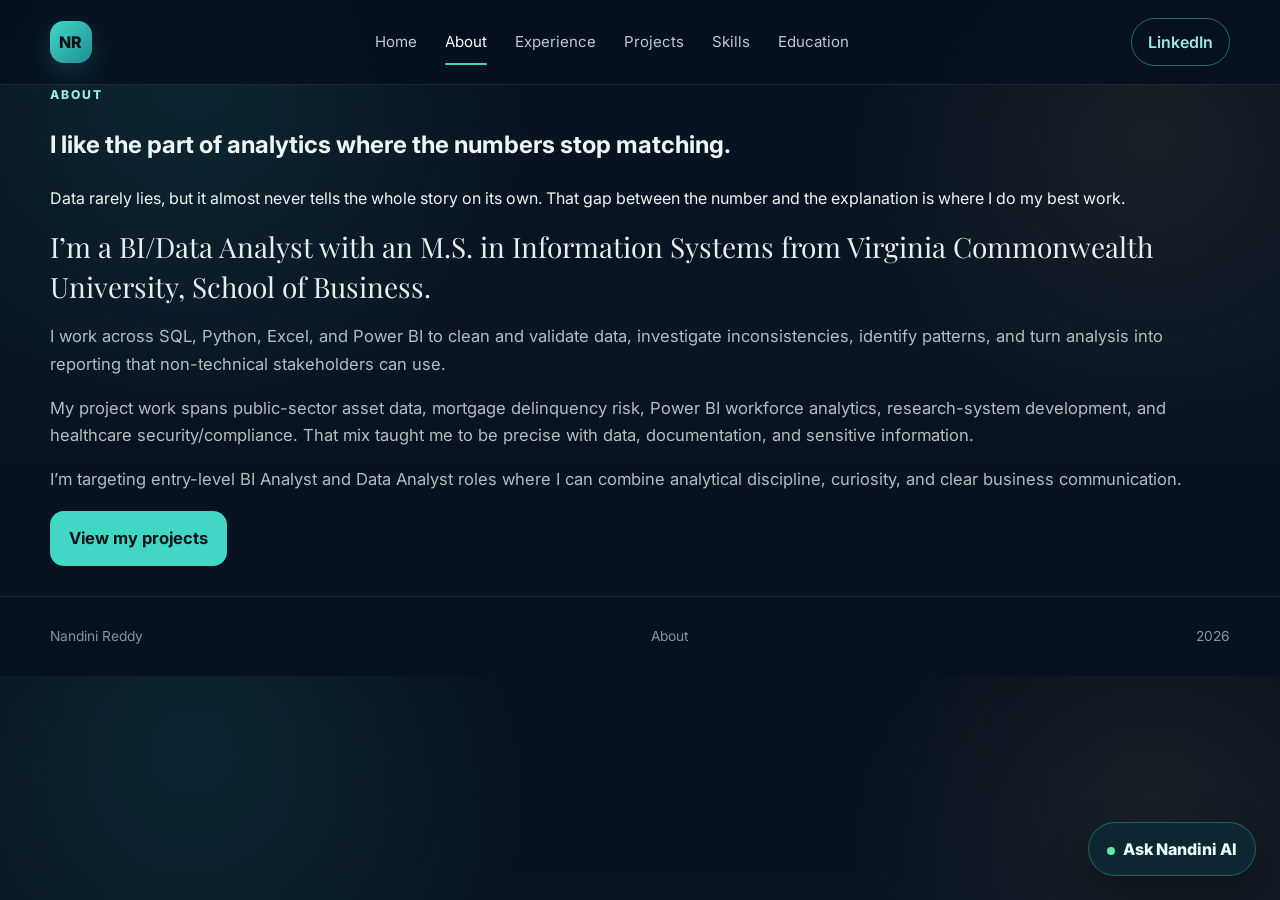
==== about.html @ 827f5c5d "Add dedicated About page" ====
<!doctype html><html lang="en"><head><meta charset="utf-8"><meta name="viewport" content="width=device-width,initial-scale=1"><title>About | Nandini Reddy</title><link rel="preconnect" href="https://fonts.googleapis.com"><link rel="preconnect" href="https://fonts.gstatic.com" crossorigin><link href="https://fonts.googleapis.com/css2?family=Inter:wght@400;500;600;700;800&family=Playfair+Display:wght@600;700&display=swap" rel="stylesheet"><link rel="stylesheet" href="styles.css"></head><body data-page="about"><header class="site-header"><a class="brand" href="index.html">NR</a><nav class="nav"><a href="index.html">Home</a><a class="active" href="about.html">About</a><a href="experience.html">Experience</a><a href="projects.html">Projects</a><a href="skills.html">Skills</a><a href="education.html">Education</a></nav><a class="nav-cta" href="https://www.linkedin.com/in/gnandinireddy" target="_blank">LinkedIn</a></header><main class="single-page-main"><section class="page-hero section-shell reveal"><p class="eyebrow">About</p><h1>I like the part of analytics where the numbers stop matching.</h1><p>Data rarely lies, but it almost never tells the whole story on its own. That gap between the number and the explanation is where I do my best work.</p></section><section class="section-shell about-page-grid reveal"><div class="about-lead">I’m a BI/Data Analyst with an M.S. in Information Systems from Virginia Commonwealth University, School of Business.</div><div class="about-copy"><p>I work across SQL, Python, Excel, and Power BI to clean and validate data, investigate inconsistencies, identify patterns, and turn analysis into reporting that non-technical stakeholders can use.</p><p>My project work spans public-sector asset data, mortgage delinquency risk, Power BI workforce analytics, research-system development, and healthcare security/compliance. That mix taught me to be precise with data, documentation, and sensitive information.</p><p>I’m targeting entry-level BI Analyst and Data Analyst roles where I can combine analytical discipline, curiosity, and clear business communication.</p><a class="btn btn-primary" href="projects.html">View my projects</a></div></section></main><footer><div class="section-shell footer-inner"><span>Nandini Reddy</span><span>About</span><span id="year"></span></div></footer><button class="assistant-launcher open-assistant"><span class="assistant-pulse"></span>Ask Nandini AI</button><div class="assistant-shell" id="assistantShell" aria-hidden="true"><div class="assistant-backdrop" data-close-assistant></div><section class="assistant-panel"><div class="assistant-head"><div><p class="mini-label">Portfolio assistant</p><h2>Ask about Nandini</h2></div><button class="assistant-close" data-close-assistant>×</button></div><div class="assistant-note">Curated portfolio facts only — no invented credentials.</div><div class="assistant-messages" id="assistantMessages"><div class="bot-message">Ask me about her background, skills, projects, experience, or target roles.</div></div><div class="assistant-suggestions"><button>What is her background?</button><button>Strongest projects?</button><button>What tools does she use?</button><button>What roles is she targeting?</button></div><form class="assistant-form" id="assistantForm"><input id="assistantInput" autocomplete="off" placeholder="Ask about Nandini…"><button type="submit">Send</button></form></section></div><script src="script.js"></script></body></html>
---- styles.css ----
:root{
  --bg:#07111f;--bg-soft:#0b1728;--surface:#0f1f33;--surface-2:#13263c;--line:rgba(255,255,255,.09);--text:#edf6f5;--muted:#9db2b5;--teal:#42d7c5;--teal-soft:#9ce8df;--gold:#d8b46b;--shadow:0 24px 60px rgba(0,0,0,.28);--radius:26px;
}
*{box-sizing:border-box}html{scroll-behavior:smooth}body{margin:0;font-family:Inter,system-ui,-apple-system,BlinkMacSystemFont,"Segoe UI",sans-serif;color:var(--text);background:radial-gradient(circle at 15% 10%,rgba(66,215,197,.10),transparent 28%),radial-gradient(circle at 90% 20%,rgba(216,180,107,.08),transparent 24%),linear-gradient(180deg,#07111f 0%,#091523 48%,#07111f 100%);line-height:1.65}a{color:inherit;text-decoration:none}img{max-width:100%;display:block}button,input{font:inherit}.section-shell{width:min(1180px,calc(100% - 40px));margin:0 auto}.section-block{padding:110px 0}
.site-header{position:sticky;top:0;z-index:20;display:grid;grid-template-columns:auto 1fr auto;align-items:center;gap:28px;padding:18px max(22px,calc((100vw - 1180px)/2));background:rgba(7,17,31,.82);backdrop-filter:blur(18px);border-bottom:1px solid var(--line)}.brand{width:42px;height:42px;border-radius:14px;display:grid;place-items:center;font-weight:800;letter-spacing:.04em;background:linear-gradient(135deg,var(--teal),#1d8f94);color:#041014;box-shadow:0 10px 28px rgba(66,215,197,.18)}.nav{display:flex;justify-content:center;gap:28px;color:#b8cbcd;font-size:.94rem}.nav a:hover,.nav a.active{color:#fff}.nav a.active{position:relative}.nav a.active:after{content:"";position:absolute;left:0;right:0;bottom:-10px;height:2px;background:var(--teal);border-radius:2px}.nav-cta{border:1px solid rgba(66,215,197,.45);padding:10px 16px;border-radius:999px;color:var(--teal-soft);font-weight:600}
.hero{min-height:calc(100vh - 79px);display:grid;grid-template-columns:1.08fr .92fr;gap:70px;align-items:center;padding:90px 0}.eyebrow{text-transform:uppercase;letter-spacing:.16em;font-size:.76rem;font-weight:800;color:var(--teal-soft);margin:0 0 16px}.hero h1,.section-heading h2,.contact h2,.education-card h2,.projects-hero h1,.case-copy h2{font-family:"Playfair Display",Georgia,serif;letter-spacing:-.025em}.hero h1{font-size:clamp(3.4rem,7.2vw,6.6rem);line-height:.98;margin:0 0 28px;max-width:850px}.hero h1 span,.projects-hero h1 span{color:var(--teal)}.hero-lede{font-size:1.14rem;max-width:700px;color:#b7c8cb;margin-bottom:34px}.hero-actions{display:flex;gap:14px;flex-wrap:wrap}.btn{border:0;cursor:pointer;display:inline-flex;align-items:center;justify-content:center;padding:14px 19px;border-radius:14px;font-weight:700;transition:.2s transform,.2s border-color,.2s background}.btn:hover{transform:translateY(-2px)}.btn-primary{background:var(--teal);color:#061317}.btn-secondary{border:1px solid var(--line);background:rgba(255,255,255,.025);color:#dce7e8}
.hero-panel{background:linear-gradient(180deg,rgba(19,38,60,.95),rgba(11,23,40,.95));border:1px solid var(--line);border-radius:32px;padding:28px;box-shadow:var(--shadow);position:relative;overflow:hidden}.hero-panel:before{content:"";position:absolute;width:220px;height:220px;border-radius:50%;background:rgba(66,215,197,.09);filter:blur(5px);top:-90px;right:-70px}.hero-panel-top{display:flex;justify-content:space-between;gap:18px;align-items:center;margin-bottom:24px;position:relative}.mini-label{font-weight:800;margin:0}.status-dot{font-size:.78rem;color:#b8d8d4}.status-dot i{display:inline-block;width:8px;height:8px;border-radius:50%;background:#60e0a0;margin-right:7px;box-shadow:0 0 0 6px rgba(96,224,160,.08)}.metric-grid{display:grid;grid-template-columns:1fr 1fr;gap:14px;position:relative}.metric-card{background:rgba(255,255,255,.03);border:1px solid var(--line);border-radius:20px;padding:24px 20px;min-height:130px}.metric-card strong{display:block;font-size:2rem;color:#fff;margin-bottom:6px}.metric-card span{color:var(--muted);font-size:.9rem}.stack-line{display:flex;gap:10px;flex-wrap:wrap;margin-top:18px}.stack-line span,.tag-row span,.skill-cloud span{border:1px solid var(--line);background:rgba(255,255,255,.025);border-radius:999px;padding:8px 11px;font-size:.8rem;color:#c7d6d8}
.trust-strip{display:grid;grid-template-columns:repeat(3,1fr);gap:1px;border:1px solid var(--line);border-radius:22px;overflow:hidden;background:var(--line);margin-top:-22px}.trust-strip div{background:rgba(10,23,40,.92);padding:22px 24px}.trust-strip strong,.trust-strip span{display:block}.trust-strip strong{font-size:.92rem}.trust-strip span{font-size:.78rem;color:#82999c;margin-top:4px}
.section-heading{max-width:790px;margin-bottom:52px}.section-heading.centered{text-align:center;margin-left:auto;margin-right:auto}.section-heading h2{font-size:clamp(2.4rem,4.6vw,4.2rem);line-height:1.06;margin:0}.about-grid{display:grid;grid-template-columns:1fr 1fr;gap:70px}.about-lead{font-family:"Playfair Display",Georgia,serif;font-size:1.75rem;line-height:1.42;margin:0;color:#e6efef}.about-copy{color:#aebfc2;font-size:1.04rem}.text-link{display:inline-block;margin-top:14px;color:var(--teal-soft);font-weight:800}
.timeline{border-top:1px solid var(--line)}.timeline-item{display:grid;grid-template-columns:260px 1fr;gap:45px;padding:40px 0;border-bottom:1px solid var(--line)}.timeline-date{color:#7fa5a4;font-size:.92rem}.timeline-body h3,.skill-card h3{margin:0}.timeline-body h3{font-size:1.45rem}.timeline-org{color:var(--teal-soft);margin-top:5px}.timeline-body ul{padding-left:20px;color:#aabdc0}
.skill-grid{display:grid;grid-template-columns:repeat(4,1fr);gap:18px}.skill-card{background:rgba(14,29,47,.72);border:1px solid var(--line);border-radius:22px;padding:28px;text-align:center}.skill-icon{width:58px;height:58px;border-radius:18px;display:grid;place-items:center;margin:0 auto 20px;background:linear-gradient(145deg,#153e4b,#0b2730);color:var(--teal-soft);font-weight:800;border:1px solid rgba(66,215,197,.18)}.skill-card p{color:#91a8aa;font-size:.9rem}.skill-cloud{display:flex;justify-content:center;flex-wrap:wrap;gap:9px;margin-top:26px}
.preview-grid{display:grid;grid-template-columns:repeat(4,1fr);gap:18px}.preview-card{border:1px solid var(--line);background:linear-gradient(180deg,rgba(17,34,54,.8),rgba(10,23,38,.86));border-radius:24px;padding:26px;min-height:230px;transition:.25s transform,.25s border-color}.preview-card:hover{transform:translateY(-5px);border-color:rgba(66,215,197,.32)}.preview-card span{font-size:.72rem;text-transform:uppercase;letter-spacing:.1em;color:var(--gold);font-weight:800}.preview-card h3{font-size:1.25rem;line-height:1.25}.preview-card p{color:#91a8aa;font-size:.9rem}.center-action{text-align:center;margin-top:28px}
.education-card{display:flex;justify-content:space-between;gap:30px;align-items:center;border:1px solid var(--line);background:linear-gradient(135deg,rgba(19,38,60,.78),rgba(9,22,37,.85));padding:36px;border-radius:28px}.education-card h2{font-size:2.25rem;margin:0 0 10px}.education-card p{color:#9fb2b5;margin-bottom:0}.education-mark{width:100px;height:100px;border-radius:28px;display:grid;place-items:center;background:rgba(66,215,197,.08);border:1px solid rgba(66,215,197,.18);color:var(--teal-soft);font-weight:800;font-size:1.5rem}.cert-grid{display:grid;grid-template-columns:repeat(4,1fr);gap:14px;margin-top:18px}.cert-grid div{border:1px solid var(--line);background:rgba(255,255,255,.02);border-radius:18px;padding:18px}.cert-grid strong{display:block;font-size:.92rem}.cert-grid span{display:block;color:#82999c;font-size:.8rem;margin-top:5px}
.contact-card{background:linear-gradient(120deg,rgba(17,54,63,.9),rgba(12,27,45,.92));border:1px solid rgba(66,215,197,.16);border-radius:32px;padding:54px;text-align:center;box-shadow:var(--shadow)}.contact-card h2{font-size:clamp(2.3rem,4vw,4rem);margin:0 auto 16px;max-width:760px;line-height:1.08}.contact-card p{max-width:680px;margin:0 auto 28px;color:#b6c8ca}.contact-card .hero-actions{justify-content:center}
.projects-hero{padding:120px 0 60px}.projects-hero h1{font-size:clamp(3.4rem,7vw,6.5rem);line-height:.98;margin:0 0 28px;max-width:1000px}.projects-hero>p:last-child{max-width:760px;color:#aebfc2;font-size:1.08rem}.case-study{border-top:1px solid var(--line)}.case-study-meta{display:flex;justify-content:space-between;gap:20px;color:#789597;font-size:.76rem;letter-spacing:.1em;text-transform:uppercase;margin-bottom:34px}.case-study-grid{display:grid;grid-template-columns:1.02fr .98fr;gap:56px;align-items:center}.case-study-grid.reverse .case-copy{order:2}.case-copy h2{font-size:clamp(2.4rem,4.4vw,4rem);line-height:1.08;margin:0 0 24px}.case-copy>p{color:#aebfc2}.case-points{display:grid;grid-template-columns:repeat(3,1fr);gap:12px;margin:28px 0}.case-points div{border:1px solid var(--line);background:rgba(255,255,255,.025);border-radius:18px;padding:18px}.case-points strong,.case-points span{display:block}.case-points strong{font-size:1.3rem;color:#fff}.case-points span{font-size:.75rem;color:#82999c;margin-top:4px}.case-button{margin-top:24px}.case-visual{border:1px solid var(--line);border-radius:28px;overflow:hidden;box-shadow:var(--shadow);background:#0b1728}.abstract-visual,.risk-visual,.research-visual{min-height:440px;border:1px solid var(--line);border-radius:28px;background:radial-gradient(circle at 50% 50%,rgba(66,215,197,.11),transparent 35%),linear-gradient(145deg,#0d2034,#091523);position:relative;overflow:hidden;box-shadow:var(--shadow)}.data-core{position:absolute;left:50%;top:50%;transform:translate(-50%,-50%);width:120px;height:120px;border-radius:50%;display:grid;place-items:center;background:var(--teal);color:#061317;font-weight:800;box-shadow:0 0 0 20px rgba(66,215,197,.06)}.data-node{position:absolute;padding:11px 14px;border:1px solid rgba(156,232,223,.22);background:rgba(8,27,42,.9);border-radius:14px;color:#c9e9e4;font-size:.82rem}.n1{left:12%;top:18%}.n2{right:12%;top:20%}.n3{left:15%;bottom:17%}.n4{right:10%;bottom:16%}.risk-visual{display:grid;place-items:center}.risk-ring{width:220px;height:220px;border-radius:50%;border:20px solid rgba(66,215,197,.16);border-top-color:var(--teal);display:grid;place-items:center;align-content:center;text-align:center}.risk-ring span{font-size:3rem;font-weight:800}.risk-ring small{color:#82999c}.risk-stats{position:absolute;right:28px;bottom:28px;display:grid;gap:10px}.risk-stats div{background:rgba(7,17,31,.82);border:1px solid var(--line);padding:13px 16px;border-radius:14px}.risk-stats strong,.risk-stats span{display:block}.risk-stats span{font-size:.72rem;color:#82999c}.research-visual{display:grid;grid-template-columns:1fr 1fr;gap:14px;padding:34px;align-content:center}.research-card{height:150px;border:1px solid var(--line);border-radius:22px;background:linear-gradient(145deg,rgba(66,215,197,.09),rgba(255,255,255,.02));display:grid;place-items:center;text-align:center;font-weight:800}.research-card:last-child{grid-column:1/-1}
footer{border-top:1px solid var(--line);margin-top:30px}.footer-inner{display:flex;justify-content:space-between;gap:20px;flex-wrap:wrap;padding:28px 0;color:#7f9699;font-size:.86rem}.reveal{opacity:0;transform:translateY(20px);transition:opacity .7s ease,transform .7s ease}.reveal.visible{opacity:1;transform:none}
.assistant-launcher{position:fixed;right:24px;bottom:24px;z-index:35;border:1px solid rgba(66,215,197,.32);background:#0d2631;color:#e8fffb;border-radius:999px;padding:13px 18px;font-weight:800;box-shadow:0 18px 40px rgba(0,0,0,.35);cursor:pointer}.assistant-pulse{display:inline-block;width:8px;height:8px;border-radius:50%;background:#62e7a4;margin-right:8px;box-shadow:0 0 0 0 rgba(98,231,164,.5);animation:pulse 2s infinite}.assistant-shell{position:fixed;inset:0;z-index:50;display:none}.assistant-shell.open{display:block}.assistant-backdrop{position:absolute;inset:0;background:rgba(2,8,14,.72);backdrop-filter:blur(8px)}.assistant-panel{position:absolute;right:24px;bottom:24px;width:min(430px,calc(100% - 28px));max-height:min(760px,calc(100vh - 48px));background:linear-gradient(180deg,#102238,#091725);border:1px solid var(--line);border-radius:28px;box-shadow:0 28px 80px rgba(0,0,0,.5);display:flex;flex-direction:column;overflow:hidden}.assistant-head{display:flex;justify-content:space-between;gap:20px;align-items:center;padding:22px 22px 14px}.assistant-head h2{margin:2px 0 0;font-size:1.35rem}.assistant-close{border:0;background:rgba(255,255,255,.05);color:#fff;width:36px;height:36px;border-radius:12px;font-size:1.5rem;cursor:pointer}.assistant-note{margin:0 22px 10px;padding:10px 12px;border-radius:12px;background:rgba(66,215,197,.06);color:#91b5b4;font-size:.75rem}.assistant-messages{padding:14px 22px;overflow:auto;display:flex;flex-direction:column;gap:10px;min-height:180px}.bot-message,.user-message{max-width:88%;padding:11px 13px;border-radius:15px;font-size:.9rem;line-height:1.5}.bot-message{background:rgba(255,255,255,.055);border:1px solid var(--line);color:#d7e4e5;align-self:flex-start}.user-message{background:var(--teal);color:#061317;align-self:flex-end}.assistant-suggestions{display:flex;gap:7px;flex-wrap:wrap;padding:0 22px 14px}.assistant-suggestions button{border:1px solid var(--line);background:transparent;color:#a8c3c4;border-radius:999px;padding:8px 10px;font-size:.72rem;cursor:pointer}.assistant-form{display:grid;grid-template-columns:1fr auto;gap:8px;padding:14px;border-top:1px solid var(--line);background:rgba(4,13,23,.5)}.assistant-form input{min-width:0;border:1px solid var(--line);background:#0b1928;color:#fff;border-radius:13px;padding:12px 13px;outline:none}.assistant-form input:focus{border-color:rgba(66,215,197,.45)}.assistant-form button{border:0;border-radius:13px;background:var(--teal);color:#061317;font-weight:800;padding:0 15px;cursor:pointer}@keyframes pulse{70%{box-shadow:0 0 0 9px rgba(98,231,164,0)}100%{box-shadow:0 0 0 0 rgba(98,231,164,0)}}
@media(max-width:980px){.nav{display:none}.site-header{grid-template-columns:auto 1fr auto}.hero,.about-grid,.case-study-grid{grid-template-columns:1fr}.hero{gap:44px;min-height:auto;padding:80px 0}.case-study-grid.reverse .case-copy{order:0}.trust-strip,.preview-grid,.skill-grid,.cert-grid{grid-template-columns:1fr 1fr}.timeline-item{grid-template-columns:1fr;gap:8px}.abstract-visual,.risk-visual,.research-visual{min-height:340px}}
@media(max-width:620px){.section-shell{width:min(100% - 24px,1180px)}.section-block{padding:78px 0}.site-header{padding:14px 12px}.nav-cta{font-size:.82rem;padding:9px 12px}.hero h1,.projects-hero h1{font-size:3.05rem}.metric-grid,.trust-strip,.preview-grid,.skill-grid,.cert-grid,.case-points{grid-template-columns:1fr}.metric-card{min-height:110px}.education-card{align-items:flex-start}.education-mark{width:72px;height:72px;border-radius:20px;font-size:1.1rem}.contact-card{padding:36px 22px}.assistant-launcher{right:14px;bottom:14px}.assistant-panel{right:14px;bottom:14px}.research-visual{grid-template-columns:1fr}.research-card:last-child{grid-column:auto}}
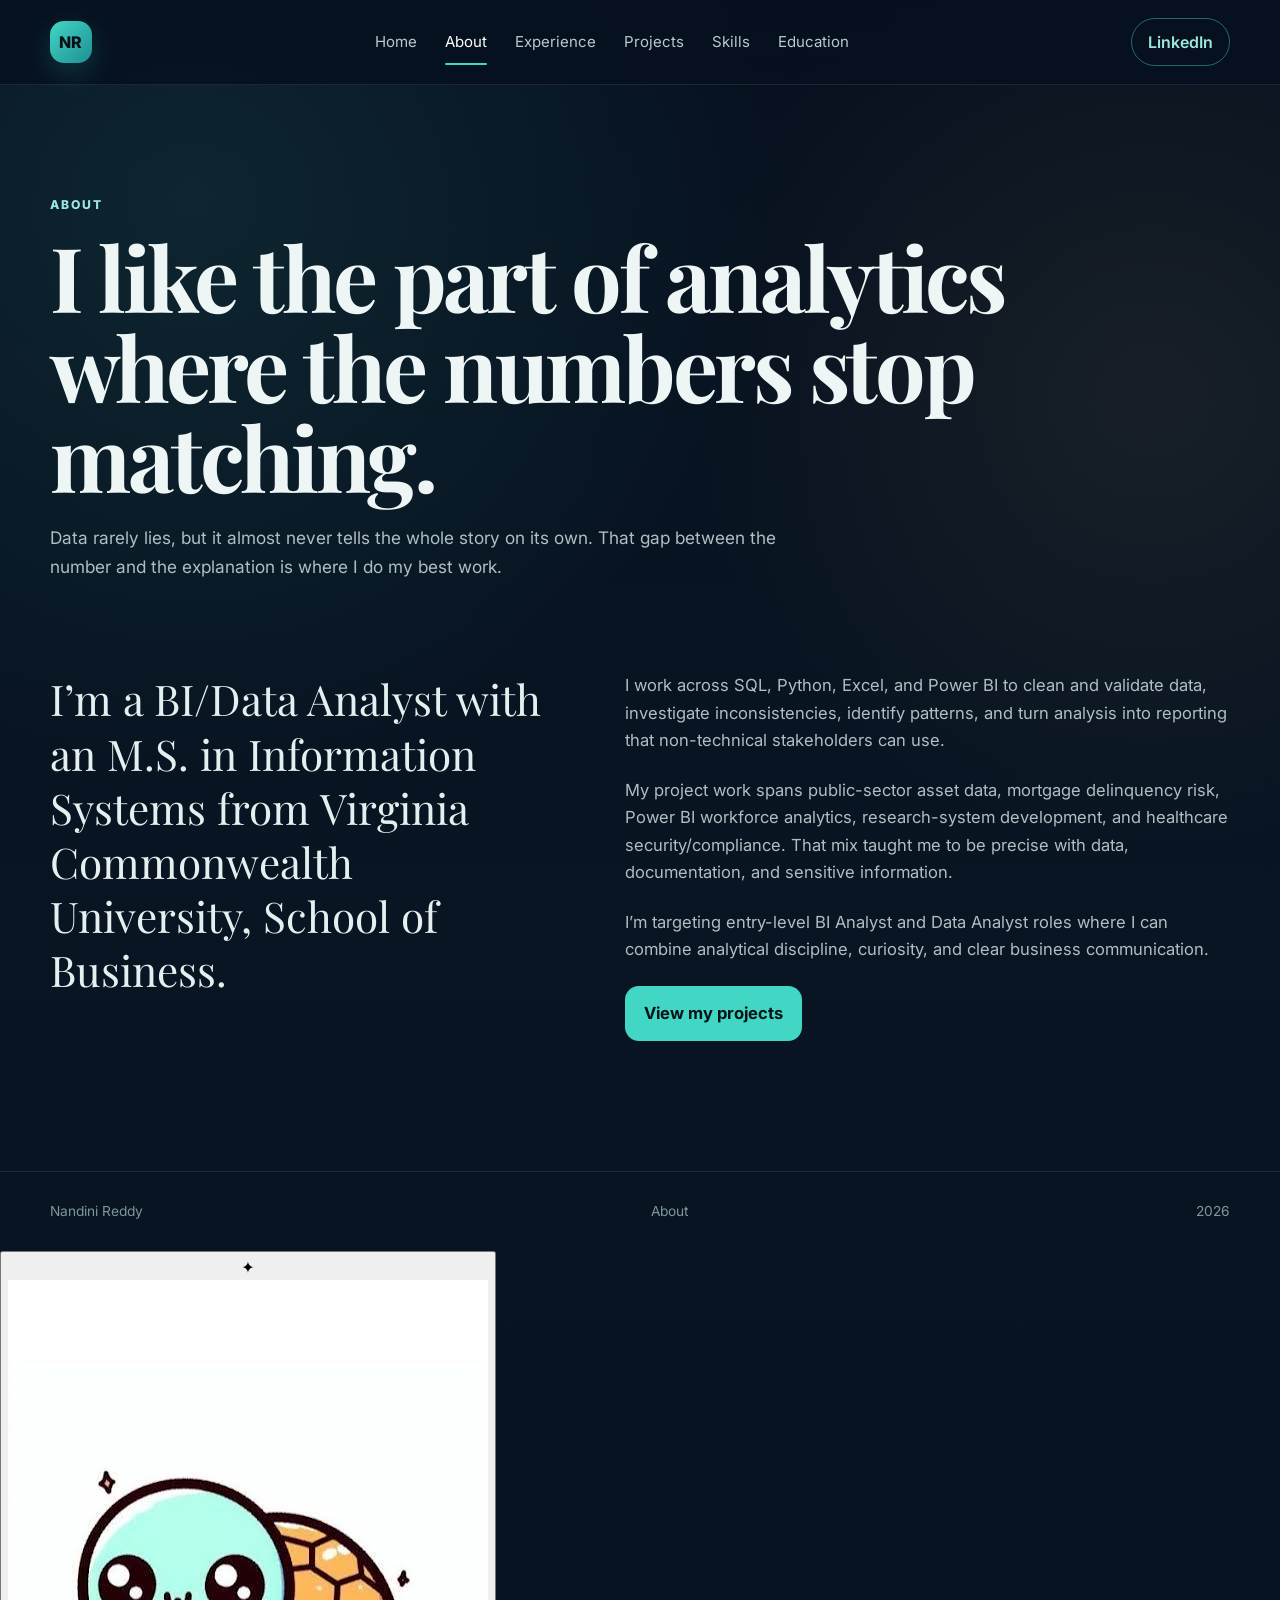
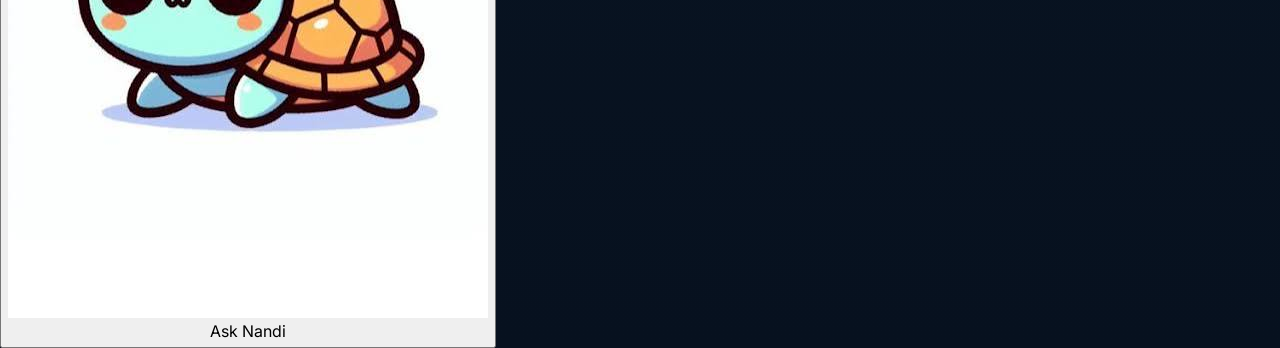
==== commit b09c94e6: "Use turtle as portfolio assistant launcher" ====
--- a/about.html
+++ b/about.html
@@ -1 +1 @@
-<!doctype html><html lang="en"><head><meta charset="utf-8"><meta name="viewport" content="width=device-width,initial-scale=1"><title>About | Nandini Reddy</title><link rel="preconnect" href="https://fonts.googleapis.com"><link rel="preconnect" href="https://fonts.gstatic.com" crossorigin><link href="https://fonts.googleapis.com/css2?family=Inter:wght@400;500;600;700;800&family=Playfair+Display:wght@600;700&display=swap" rel="stylesheet"><link rel="stylesheet" href="styles.css"></head><body data-page="about"><header class="site-header"><a class="brand" href="index.html">NR</a><nav class="nav"><a href="index.html">Home</a><a class="active" href="about.html">About</a><a href="experience.html">Experience</a><a href="projects.html">Projects</a><a href="skills.html">Skills</a><a href="education.html">Education</a></nav><a class="nav-cta" href="https://www.linkedin.com/in/gnandinireddy" target="_blank">LinkedIn</a></header><main class="single-page-main"><section class="page-hero section-shell reveal"><p class="eyebrow">About</p><h1>I like the part of analytics where the numbers stop matching.</h1><p>Data rarely lies, but it almost never tells the whole story on its own. That gap between the number and the explanation is where I do my best work.</p></section><section class="section-shell about-page-grid reveal"><div class="about-lead">I’m a BI/Data Analyst with an M.S. in Information Systems from Virginia Commonwealth University, School of Business.</div><div class="about-copy"><p>I work across SQL, Python, Excel, and Power BI to clean and validate data, investigate inconsistencies, identify patterns, and turn analysis into reporting that non-technical stakeholders can use.</p><p>My project work spans public-sector asset data, mortgage delinquency risk, Power BI workforce analytics, research-system development, and healthcare security/compliance. That mix taught me to be precise with data, documentation, and sensitive information.</p><p>I’m targeting entry-level BI Analyst and Data Analyst roles where I can combine analytical discipline, curiosity, and clear business communication.</p><a class="btn btn-primary" href="projects.html">View my projects</a></div></section></main><footer><div class="section-shell footer-inner"><span>Nandini Reddy</span><span>About</span><span id="year"></span></div></footer><button class="assistant-launcher open-assistant"><span class="assistant-pulse"></span>Ask Nandini AI</button><div class="assistant-shell" id="assistantShell" aria-hidden="true"><div class="assistant-backdrop" data-close-assistant></div><section class="assistant-panel"><div class="assistant-head"><div><p class="mini-label">Portfolio assistant</p><h2>Ask about Nandini</h2></div><button class="assistant-close" data-close-assistant>×</button></div><div class="assistant-note">Curated portfolio facts only — no invented credentials.</div><div class="assistant-messages" id="assistantMessages"><div class="bot-message">Ask me about her background, skills, projects, experience, or target roles.</div></div><div class="assistant-suggestions"><button>What is her background?</button><button>Strongest projects?</button><button>What tools does she use?</button><button>What roles is she targeting?</button></div><form class="assistant-form" id="assistantForm"><input id="assistantInput" autocomplete="off" placeholder="Ask about Nandini…"><button type="submit">Send</button></form></section></div><script src="script.js"></script></body></html>+<!doctype html><html lang="en"><head><meta charset="utf-8"><meta name="viewport" content="width=device-width,initial-scale=1"><title>About | Nandini Reddy</title><link rel="preconnect" href="https://fonts.googleapis.com"><link rel="preconnect" href="https://fonts.gstatic.com" crossorigin><link href="https://fonts.googleapis.com/css2?family=Inter:wght@400;500;600;700;800&family=Playfair+Display:wght@600;700&display=swap" rel="stylesheet"><link rel="stylesheet" href="styles.css"><link rel="stylesheet" href="turtle.css"></head><body data-page="about"><header class="site-header"><a class="brand" href="index.html">NR</a><nav class="nav"><a href="index.html">Home</a><a class="active" href="about.html">About</a><a href="experience.html">Experience</a><a href="projects.html">Projects</a><a href="skills.html">Skills</a><a href="education.html">Education</a></nav><a class="nav-cta" href="https://www.linkedin.com/in/gnandinireddy" target="_blank">LinkedIn</a></header><main class="single-page-main"><section class="page-hero section-shell reveal"><p class="eyebrow">About</p><h1>I like the part of analytics where the numbers stop matching.</h1><p>Data rarely lies, but it almost never tells the whole story on its own. That gap between the number and the explanation is where I do my best work.</p></section><section class="section-shell about-page-grid reveal"><div class="about-lead">I’m a BI/Data Analyst with an M.S. in Information Systems from Virginia Commonwealth University, School of Business.</div><div class="about-copy"><p>I work across SQL, Python, Excel, and Power BI to clean and validate data, investigate inconsistencies, identify patterns, and turn analysis into reporting that non-technical stakeholders can use.</p><p>My project work spans public-sector asset data, mortgage delinquency risk, Power BI workforce analytics, research-system development, and healthcare security/compliance. That mix taught me to be precise with data, documentation, and sensitive information.</p><p>I’m targeting entry-level BI Analyst and Data Analyst roles where I can combine analytical discipline, curiosity, and clear business communication.</p><a class="btn btn-primary" href="projects.html">View my projects</a></div></section></main><footer><div class="section-shell footer-inner"><span>Nandini Reddy</span><span>About</span><span id="year"></span></div></footer><button class="turtle-assistant open-assistant" type="button" aria-label="Open Nandi portfolio assistant"><span class="turtle-sparkle">✦</span><img src="nandini-turtle.png" alt="Nandi turtle assistant"><span class="turtle-tip">Ask Nandi</span></button><div class="assistant-shell" id="assistantShell" aria-hidden="true"><div class="assistant-backdrop" data-close-assistant></div><section class="assistant-panel"><div class="assistant-head"><div><p class="mini-label">Portfolio assistant</p><h2>Nandi</h2></div><button class="assistant-close" data-close-assistant>×</button></div><div class="assistant-note">Curated portfolio facts only — no invented credentials.</div><div class="assistant-messages" id="assistantMessages"><div class="bot-message">Hi! I’m Nandi. Ask me about her background, skills, projects, experience, or target roles.</div></div><div class="assistant-suggestions"><button>What is her background?</button><button>Strongest projects?</button><button>What tools does she use?</button><button>What roles is she targeting?</button></div><form class="assistant-form" id="assistantForm"><input id="assistantInput" autocomplete="off" placeholder="Ask Nandi…"><button type="submit">Send</button></form></section></div><script src="script.js"></script></body></html>
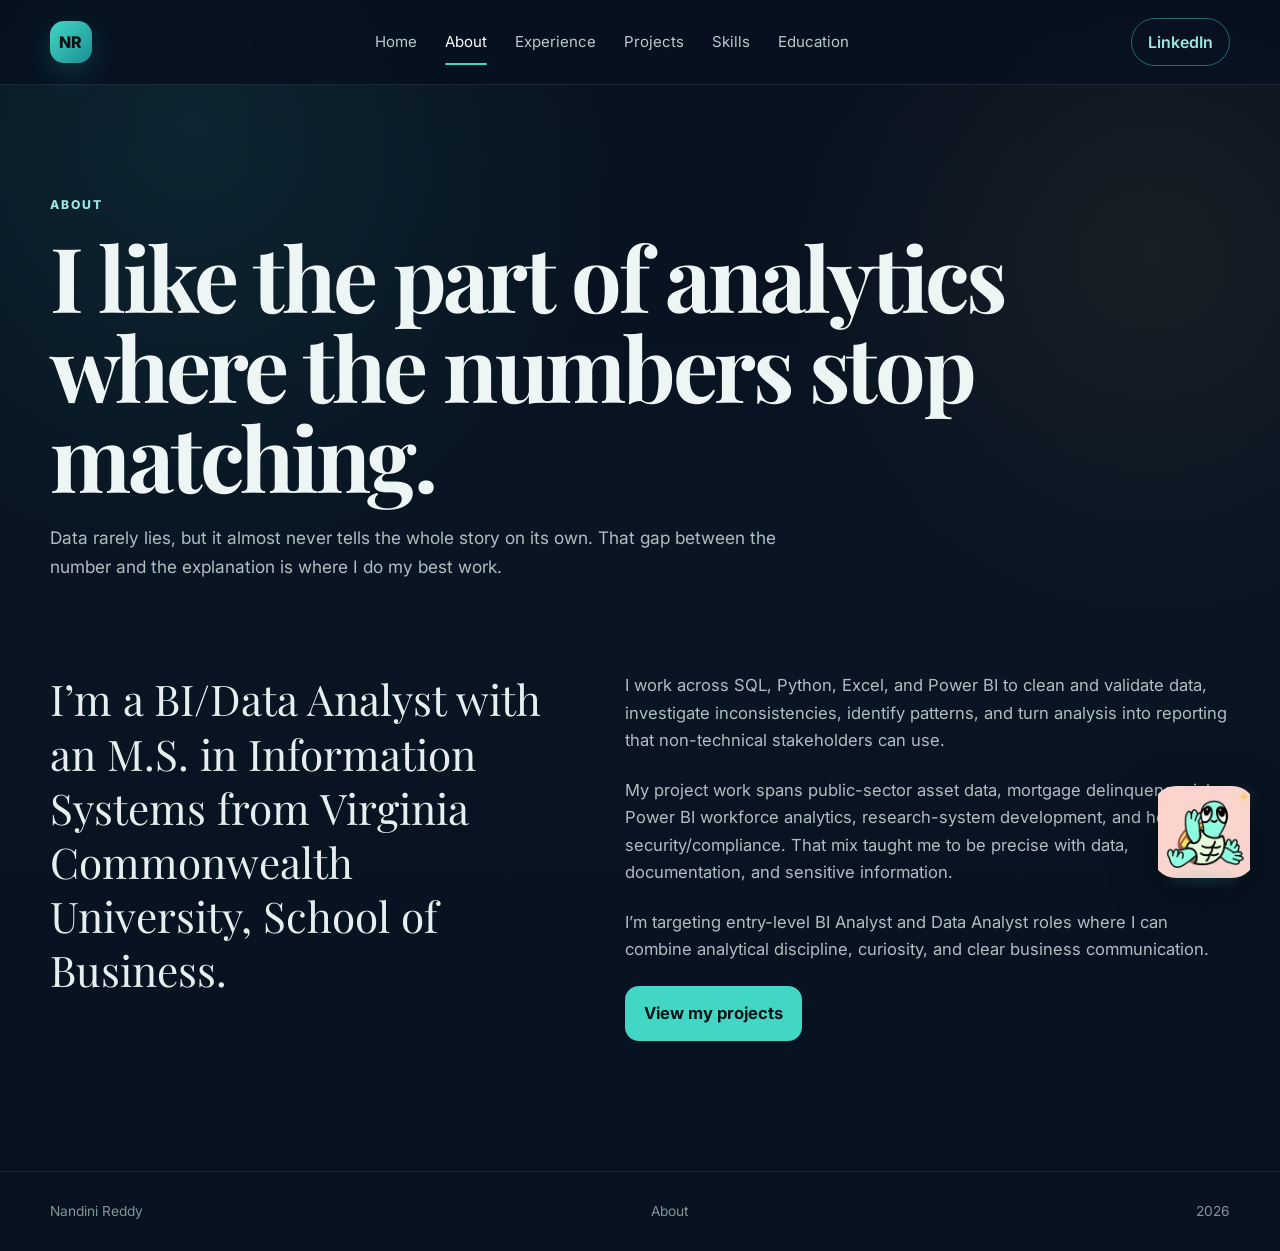
==== commit cb894d63: "Use animated WebP turtle assistant" ====
--- a/about.html
+++ b/about.html
@@ -1 +1 @@
-<!doctype html><html lang="en"><head><meta charset="utf-8"><meta name="viewport" content="width=device-width,initial-scale=1"><title>About | Nandini Reddy</title><link rel="preconnect" href="https://fonts.googleapis.com"><link rel="preconnect" href="https://fonts.gstatic.com" crossorigin><link href="https://fonts.googleapis.com/css2?family=Inter:wght@400;500;600;700;800&family=Playfair+Display:wght@600;700&display=swap" rel="stylesheet"><link rel="stylesheet" href="styles.css"><link rel="stylesheet" href="turtle.css"></head><body data-page="about"><header class="site-header"><a class="brand" href="index.html">NR</a><nav class="nav"><a href="index.html">Home</a><a class="active" href="about.html">About</a><a href="experience.html">Experience</a><a href="projects.html">Projects</a><a href="skills.html">Skills</a><a href="education.html">Education</a></nav><a class="nav-cta" href="https://www.linkedin.com/in/gnandinireddy" target="_blank">LinkedIn</a></header><main class="single-page-main"><section class="page-hero section-shell reveal"><p class="eyebrow">About</p><h1>I like the part of analytics where the numbers stop matching.</h1><p>Data rarely lies, but it almost never tells the whole story on its own. That gap between the number and the explanation is where I do my best work.</p></section><section class="section-shell about-page-grid reveal"><div class="about-lead">I’m a BI/Data Analyst with an M.S. in Information Systems from Virginia Commonwealth University, School of Business.</div><div class="about-copy"><p>I work across SQL, Python, Excel, and Power BI to clean and validate data, investigate inconsistencies, identify patterns, and turn analysis into reporting that non-technical stakeholders can use.</p><p>My project work spans public-sector asset data, mortgage delinquency risk, Power BI workforce analytics, research-system development, and healthcare security/compliance. That mix taught me to be precise with data, documentation, and sensitive information.</p><p>I’m targeting entry-level BI Analyst and Data Analyst roles where I can combine analytical discipline, curiosity, and clear business communication.</p><a class="btn btn-primary" href="projects.html">View my projects</a></div></section></main><footer><div class="section-shell footer-inner"><span>Nandini Reddy</span><span>About</span><span id="year"></span></div></footer><button class="turtle-assistant open-assistant" type="button" aria-label="Open Nandi portfolio assistant"><span class="turtle-sparkle">✦</span><img src="nandini-turtle.png" alt="Nandi turtle assistant"><span class="turtle-tip">Ask Nandi</span></button><div class="assistant-shell" id="assistantShell" aria-hidden="true"><div class="assistant-backdrop" data-close-assistant></div><section class="assistant-panel"><div class="assistant-head"><div><p class="mini-label">Portfolio assistant</p><h2>Nandi</h2></div><button class="assistant-close" data-close-assistant>×</button></div><div class="assistant-note">Curated portfolio facts only — no invented credentials.</div><div class="assistant-messages" id="assistantMessages"><div class="bot-message">Hi! I’m Nandi. Ask me about her background, skills, projects, experience, or target roles.</div></div><div class="assistant-suggestions"><button>What is her background?</button><button>Strongest projects?</button><button>What tools does she use?</button><button>What roles is she targeting?</button></div><form class="assistant-form" id="assistantForm"><input id="assistantInput" autocomplete="off" placeholder="Ask Nandi…"><button type="submit">Send</button></form></section></div><script src="script.js"></script></body></html>+<!doctype html><html lang="en"><head><meta charset="utf-8"><meta name="viewport" content="width=device-width,initial-scale=1"><title>About | Nandini Reddy</title><link rel="preconnect" href="https://fonts.googleapis.com"><link rel="preconnect" href="https://fonts.gstatic.com" crossorigin><link href="https://fonts.googleapis.com/css2?family=Inter:wght@400;500;600;700;800&family=Playfair+Display:wght@600;700&display=swap" rel="stylesheet"><link rel="stylesheet" href="styles.css"><link rel="stylesheet" href="turtle.css"></head><body data-page="about"><header class="site-header"><a class="brand" href="index.html">NR</a><nav class="nav"><a href="index.html">Home</a><a class="active" href="about.html">About</a><a href="experience.html">Experience</a><a href="projects.html">Projects</a><a href="skills.html">Skills</a><a href="education.html">Education</a></nav><a class="nav-cta" href="https://www.linkedin.com/in/gnandinireddy" target="_blank">LinkedIn</a></header><main class="single-page-main"><section class="page-hero section-shell reveal"><p class="eyebrow">About</p><h1>I like the part of analytics where the numbers stop matching.</h1><p>Data rarely lies, but it almost never tells the whole story on its own. That gap between the number and the explanation is where I do my best work.</p></section><section class="section-shell about-page-grid reveal"><div class="about-lead">I’m a BI/Data Analyst with an M.S. in Information Systems from Virginia Commonwealth University, School of Business.</div><div class="about-copy"><p>I work across SQL, Python, Excel, and Power BI to clean and validate data, investigate inconsistencies, identify patterns, and turn analysis into reporting that non-technical stakeholders can use.</p><p>My project work spans public-sector asset data, mortgage delinquency risk, Power BI workforce analytics, research-system development, and healthcare security/compliance. That mix taught me to be precise with data, documentation, and sensitive information.</p><p>I’m targeting entry-level BI Analyst and Data Analyst roles where I can combine analytical discipline, curiosity, and clear business communication.</p><a class="btn btn-primary" href="projects.html">View my projects</a></div></section></main><footer><div class="section-shell footer-inner"><span>Nandini Reddy</span><span>About</span><span id="year"></span></div></footer><button class="turtle-assistant open-assistant" type="button" aria-label="Open Nandi portfolio assistant"><span class="turtle-sparkle">✦</span><img src="nandini_turtle.webp" alt="Nandi turtle assistant"><span class="turtle-tip">Ask Nandi</span></button><div class="assistant-shell" id="assistantShell" aria-hidden="true"><div class="assistant-backdrop" data-close-assistant></div><section class="assistant-panel"><div class="assistant-head"><div><p class="mini-label">Portfolio assistant</p><h2>Nandi</h2></div><button class="assistant-close" data-close-assistant>×</button></div><div class="assistant-note">Curated portfolio facts only — no invented credentials.</div><div class="assistant-messages" id="assistantMessages"><div class="bot-message">Hi! I’m Nandi. Ask me about her background, skills, projects, experience, or target roles.</div></div><div class="assistant-suggestions"><button>What is her background?</button><button>Strongest projects?</button><button>What tools does she use?</button><button>What roles is she targeting?</button></div><form class="assistant-form" id="assistantForm"><input id="assistantInput" autocomplete="off" placeholder="Ask Nandi…"><button type="submit">Send</button></form></section></div><script src="script.js"></script></body></html>
--- a/turtle.css
+++ b/turtle.css
@@ -0,0 +1,114 @@
+.turtle-assistant{
+  position:fixed;
+  right:24px;
+  bottom:22px;
+  z-index:35;
+  width:104px;
+  height:92px;
+  border:0;
+  background:transparent;
+  padding:0;
+  cursor:pointer;
+  filter:drop-shadow(0 14px 24px rgba(0,0,0,.28));
+  animation:turtleFloat 3.2s ease-in-out infinite;
+}
+
+.turtle-assistant img{
+  width:100%;
+  height:100%;
+  object-fit:contain;
+  display:block;
+  border-radius:24px;
+  transition:transform .22s ease,filter .22s ease;
+}
+
+.turtle-assistant:hover img{
+  transform:scale(1.08) rotate(-2deg);
+  filter:brightness(1.05) saturate(1.08);
+}
+
+.turtle-tip{
+  position:absolute;
+  right:76px;
+  bottom:54px;
+  white-space:nowrap;
+  background:rgba(12,29,46,.96);
+  color:#ecfffb;
+  border:1px solid rgba(66,215,197,.24);
+  border-radius:999px;
+  padding:8px 12px;
+  font-size:.78rem;
+  font-weight:800;
+  opacity:0;
+  transform:translateX(8px);
+  pointer-events:none;
+  transition:opacity .2s ease,transform .2s ease;
+  box-shadow:0 10px 28px rgba(0,0,0,.22);
+}
+
+.turtle-assistant:hover .turtle-tip,
+.turtle-assistant:focus-visible .turtle-tip{
+  opacity:1;
+  transform:translateX(0);
+}
+
+.turtle-sparkle{
+  position:absolute;
+  top:-2px;
+  right:5px;
+  color:#f6cf77;
+  font-size:1.05rem;
+  animation:sparkleTwinkle 1.8s ease-in-out infinite;
+  text-shadow:0 0 12px rgba(246,207,119,.45);
+}
+
+.turtle-assistant:after{
+  content:"";
+  position:absolute;
+  left:17px;
+  right:17px;
+  bottom:-5px;
+  height:10px;
+  border-radius:50%;
+  background:rgba(66,215,197,.16);
+  filter:blur(5px);
+  animation:turtleShadow 3.2s ease-in-out infinite;
+}
+
+.assistant-panel .assistant-head h2:after{
+  content:"  · Portfolio Assistant";
+  color:#9db2b5;
+  font-size:.72rem;
+  font-weight:600;
+}
+
+@keyframes turtleFloat{
+  0%,100%{transform:translateY(0) rotate(0deg)}
+  50%{transform:translateY(-8px) rotate(1deg)}
+}
+
+@keyframes turtleShadow{
+  0%,100%{transform:scaleX(1);opacity:.7}
+  50%{transform:scaleX(.78);opacity:.4}
+}
+
+@keyframes sparkleTwinkle{
+  0%,100%{transform:scale(.8) rotate(0deg);opacity:.45}
+  50%{transform:scale(1.2) rotate(18deg);opacity:1}
+}
+
+@media (max-width:620px){
+  .turtle-assistant{
+    width:82px;
+    height:72px;
+    right:12px;
+    bottom:12px;
+  }
+  .turtle-tip{display:none}
+}
+
+@media (prefers-reduced-motion:reduce){
+  .turtle-assistant,
+  .turtle-assistant:after,
+  .turtle-sparkle{animation:none}
+}
